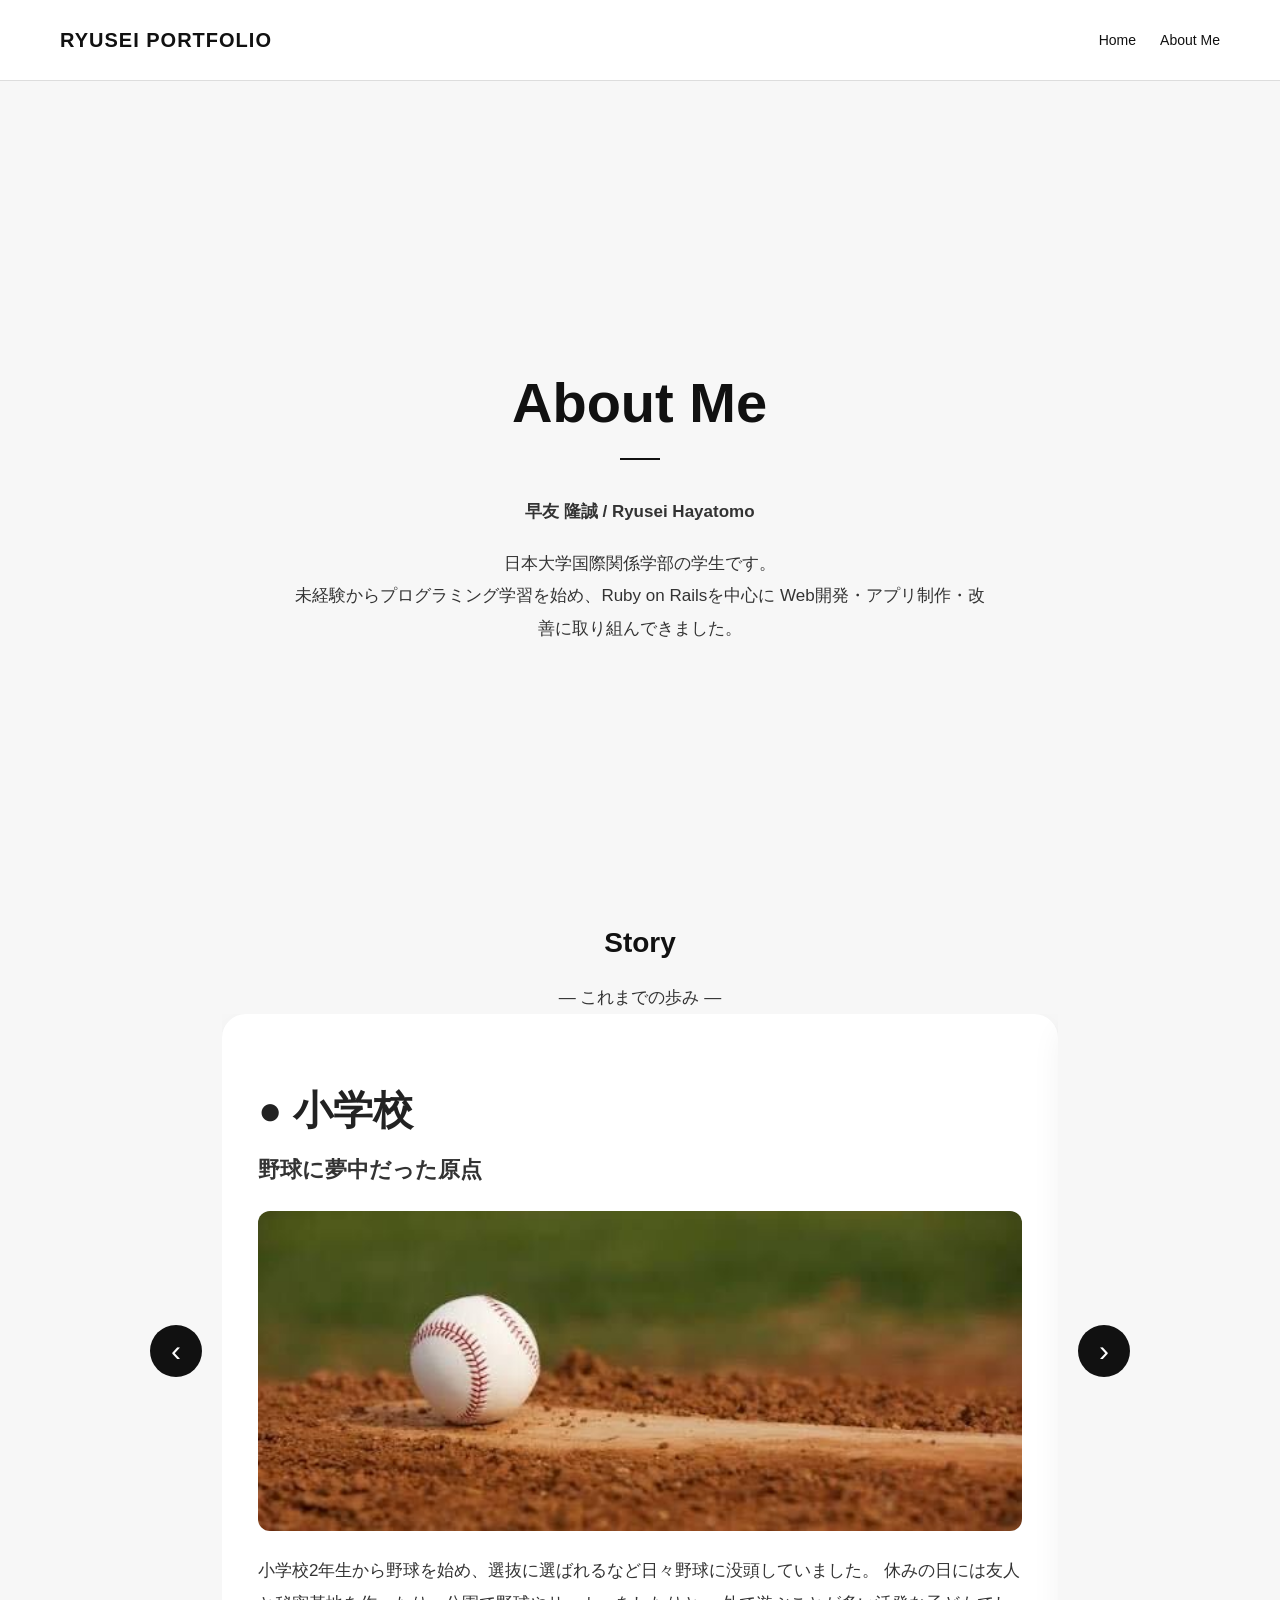
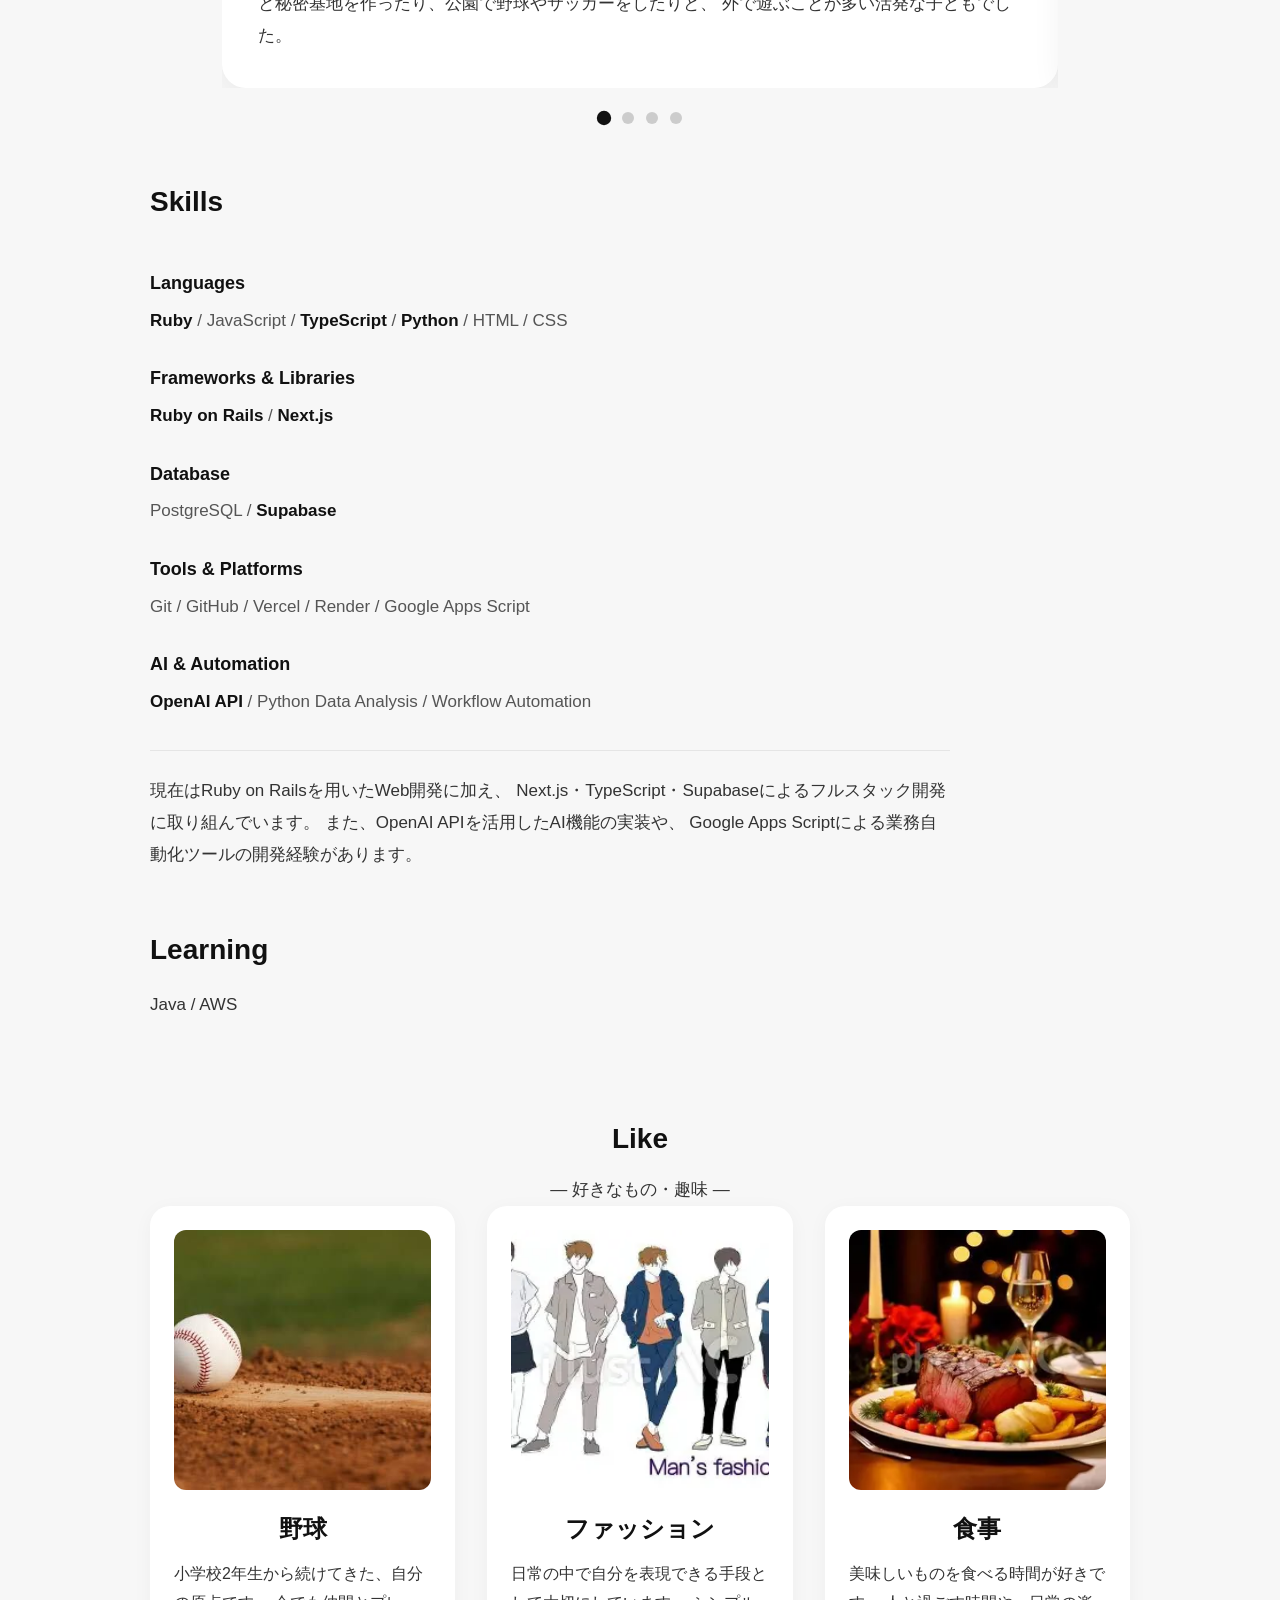
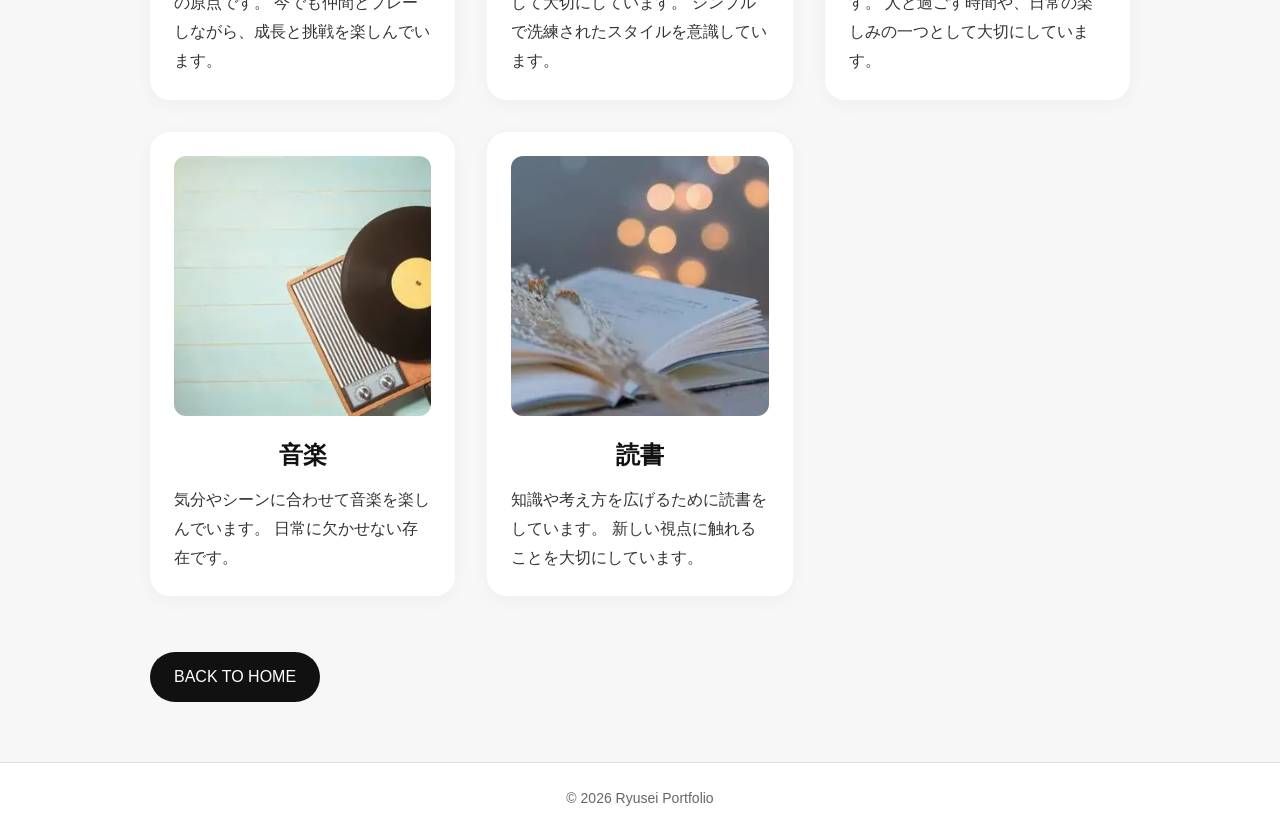
==== about.html @ da6e5068 "Initial portfolio" ====
<!DOCTYPE html>
<html lang="ja">
<head>
  <meta charset="UTF-8" />
  <meta name="viewport" content="width=device-width, initial-scale=1.0" />
  <title>About Me | Ryusei Portfolio</title>
  <link rel="stylesheet" href="style.css" />
</head>
<body>
  <header class="header">
    <div class="logo">RYUSEI PORTFOLIO</div>
    <nav>
      <ul class="nav-list">
        <li><a href="index.html">Home</a></li>
        <li><a href="about.html">About Me</a></li>
      </ul>
    </nav>
  </header>

  <main class="about-page">
    <section class="about-hero no-image">
      <div class="about-content center animate fade-up">
        <h1 class="animate fade-up delay-1">About Me</h1>
        <p class="about-name animate fade-up delay-2">早友 隆誠 / Ryusei Hayatomo</p>
        <p class="animate fade-up delay-3">
          日本大学国際関係学部の学生です。<br />
          未経験からプログラミング学習を始め、Ruby on Railsを中心に
          Web開発・アプリ制作・改善に取り組んできました。
        </p>
      </div>
    </section>

    <section class="about-section story-section animate fade-up">
      <h2>Story</h2>
      <p class="story-subtitle">— これまでの歩み —</p>

      <div class="story-slider">
        <button class="story-btn prev" aria-label="前へ">‹</button>

        <div class="story-track-wrapper">
          <div class="story-track">
            <article class="story-card">
              <h3>● 小学校</h3>
              <h4>野球に夢中だった原点</h4>
              <img src="images/baseball.jpg" alt="小学校時代" />
              <p>
                小学校2年生から野球を始め、選抜に選ばれるなど日々野球に没頭していました。
                休みの日には友人と秘密基地を作ったり、公園で野球やサッカーをしたりと、
                外で遊ぶことが多い活発な子どもでした。
              </p>
            </article>

            <article class="story-card">
              <h3>● 中学校</h3>
              <h4>努力で苦手を変えた時期</h4>
              <img src="images/study.jpg" alt="中学校時代" />
              <p>
                中学校でも野球を続け、1年生から試合に出場し主軸を担いました。
                副主将として千葉県ベスト4を目指す中で、野球だけでなく勉強にも力を入れ、
                学年168位/170位から安定して20位以内まで成績を伸ばしました。
              </p>
            </article>

            <article class="story-card">
              <h3>● 高校</h3>
              <h4>挫折と転向を経験した時期</h4>
              <img src="images/baseball2.jpg" alt="高校時代" />
              <p>
                私立高校に特待生として入学し、勉強でも最上位クラスに所属しながら
                野球との両立に取り組みました。肩の怪我で投手を断念しましたが、
                野手へ転向し、Bチームでは4番、Aチームでは代打を任されるまで努力を重ねました。
              </p>
            </article>

            <article class="story-card">
              <h3>● 大学</h3>
              <h4>プログラミングに挑戦した転機</h4>
              <img src="images/study.jpg" alt="大学時代" />
              <p>
                2年の冬に将来への危機感を抱き、苦手意識のあったプログラミングに挑戦しました。
                ITスクールで学習を開始し、3か月でWebサイトを制作・デプロイ。
                その後は約2年間メンターとして教える側も経験し、現在はJavaやAWSも学んでいます。
              </p>
            </article>
          </div>
        </div>

        <button class="story-btn next" aria-label="次へ">›</button>
      </div>

      <div class="story-dots">
        <button class="story-dot active" data-index="0" aria-label="1枚目へ"></button>
        <button class="story-dot" data-index="1" aria-label="2枚目へ"></button>
        <button class="story-dot" data-index="2" aria-label="3枚目へ"></button>
        <button class="story-dot" data-index="3" aria-label="4枚目へ"></button>
      </div>
    </section>

<section class="about-section animate fade-up">
  <h2>Skills</h2>

  <div class="skill-category">
    <h3>Languages</h3>
    <p>
      <strong>Ruby</strong> /
      JavaScript /
      <strong>TypeScript</strong> /
      <strong>Python</strong> /
      HTML /
      CSS
    </p>
  </div>

  <div class="skill-category">
    <h3>Frameworks & Libraries</h3>
    <p>
      <strong>Ruby on Rails</strong> /
      <strong>Next.js</strong>
    </p>
  </div>

  <div class="skill-category">
    <h3>Database</h3>
    <p>
      PostgreSQL /
      <strong>Supabase</strong>
    </p>
  </div>

  <div class="skill-category">
    <h3>Tools & Platforms</h3>
    <p>
      Git /
      GitHub /
      Vercel /
      Render /
      Google Apps Script
    </p>
  </div>

  <div class="skill-category">
    <h3>AI & Automation</h3>
    <p>
      <strong>OpenAI API</strong> /
      Python Data Analysis /
      Workflow Automation
    </p>
  </div>

  <p class="skill-description">
    現在はRuby on Railsを用いたWeb開発に加え、
    Next.js・TypeScript・Supabaseによるフルスタック開発に取り組んでいます。
    また、OpenAI APIを活用したAI機能の実装や、
    Google Apps Scriptによる業務自動化ツールの開発経験があります。
  </p>
</section>

    <section class="about-section animate fade-up">
      <h2>Learning</h2>
      <p>Java / AWS</p>
    </section>

    <section class="about-section like-section animate fade-up">
      <h2>Like</h2>
        <p class="like-subtitle">— 好きなもの・趣味 —</p>

        <div class="like-grid">
          <div class="like-card">
            <img src="images/baseball.jpg" alt="野球" />
            <h3>野球</h3>
            <p>
              小学校2年生から続けてきた、自分の原点です。
              今でも仲間とプレーしながら、成長と挑戦を楽しんでいます。
            </p>
          </div>

          <div class="like-card">
            <img src="images/fashion.jpg" alt="ファッション" />
            <h3>ファッション</h3>
            <p>
              日常の中で自分を表現できる手段として大切にしています。
              シンプルで洗練されたスタイルを意識しています。
            </p>
          </div>

          <div class="like-card">
            <img src="images/meal.jpg" alt="食事" />
            <h3>食事</h3>
            <p>
              美味しいものを食べる時間が好きです。
              人と過ごす時間や、日常の楽しみの一つとして大切にしています。
            </p>
          </div>

          <div class="like-card">
            <img src="images/music.jpg" alt="音楽" />
            <h3>音楽</h3>
            <p>
              気分やシーンに合わせて音楽を楽しんでいます。
              日常に欠かせない存在です。
            </p>
          </div>

          <div class="like-card">
            <img src="images/book.jpg" alt="読書" />
            <h3>読書</h3>
            <p>
              知識や考え方を広げるために読書をしています。
              新しい視点に触れることを大切にしています。
            </p>
          </div>
        </div>
    </section>

    <div class="back-link animate fade-up">
      <a href="index.html" class="btn">BACK TO HOME</a>
    </div>
  </main>

  <footer class="footer">
    <p>© 2026 Ryusei Portfolio</p>
  </footer>

  <script src="script.js"></script>
</body>
</html>
---- style.css ----
*{
  margin: 0;
  padding: 0;
  box-sizing: border-box;
}

html {
  scroll-behavior: smooth;
}

body {
  font-family: "Helvetica Neue", Arial, sans-serif;
  color: #111;
  background-color: #f7f7f7;
  line-height: 1.6;
}

a {
  text-decoration: none;
  color: inherit;
}

img {
  width: 100%;
  display: block;
  border-radius: 8px;
}

/* Header */
.header {
  display: flex;
  justify-content: space-between;
  align-items: center;
  padding: 24px 60px;
  background-color: #fff;
  border-bottom: 1px solid #ddd;
  transition: padding 0.3s ease, box-shadow 0.3s ease;
  position: sticky;
  top: 0;
  z-index: 1000;
}

.header.scrolled {
  padding: 16px 60px;
  box-shadow: 0 4px 14px rgba(0, 0, 0, 0.06);
}

.logo {
  font-size: 20px;
  font-weight: bold;
  letter-spacing: 1px;
}

.nav-list {
  display: flex;
  gap: 24px;
  list-style: none;
}

.nav-list a {
  font-size: 14px;
  position: relative;
  transition: opacity 0.3s;
}

.nav-list a:hover {
  opacity: 0.6;
}

.nav-list a::after,
.links a::after {
  content: "";
  position: absolute;
  left: 0;
  bottom: -4px;
  width: 0;
  height: 1px;
  background-color: #111;
  transition: width 0.3s ease;
}

.nav-list a:hover::after,
.links a:hover::after {
  width: 100%;
}

/* Home Hero */
.hero {
  display: flex;
  justify-content: space-between;
  align-items: center;
  gap: 48px;
  padding: 60px;
  min-height: 80vh;
  max-width: 1200px;
  margin: 0 auto;
  position: relative;
  overflow: hidden;
}

.hero::before {
  content: "";
  position: absolute;
  top: -120px;
  right: -120px;
  width: 300px;
  height: 300px;
  background: rgba(0, 0, 0, 0.03);
  border-radius: 50%;
  animation: floatCircle 6s ease-in-out infinite;
}

.hero-image,
.hero-text {
  flex: 1;
}

.hero-image img {
  width: 100%;
  height: 500px;
  object-fit: cover;
  transition: transform 0.6s ease;
}

.hero-image:hover img {
  transform: scale(1.04);
}

.hero-text h1 {
  font-size: 72px;
  line-height: 1;
  margin-bottom: 20px;
  animation: titleFade 1.2s ease both;
}

.sub-title {
  font-size: 14px;
  letter-spacing: 2px;
  margin-bottom: 16px;
  color: #666;
}

.name-text {
  margin: 12px 0 16px;
  font-size: 16px;
  color: #555;
}

.description {
  margin-bottom: 32px;
  font-size: 18px;
  line-height: 1.9;
  color: #333;
  max-width: 600px;
}

.button-group {
  display: flex;
  gap: 16px;
  flex-wrap: wrap;
}

.btn {
  display: inline-block;
  padding: 12px 24px;
  background-color: #111;
  color: #fff;
  border-radius: 999px;
  transition: transform 0.3s ease, opacity 0.3s ease, box-shadow 0.3s ease;
}

.btn:hover {
  opacity: 0.9;
  transform: translateY(-3px);
  box-shadow: 0 8px 20px rgba(0, 0, 0, 0.12);
}

.btn-outline {
  background-color: transparent;
  color: #111;
  border: 1px solid #111;
}

/* Links */
.links {
  padding: 60px;
  background-color: #fff;
}

.links .container,
.about-page {
  max-width: 1100px;
  margin: 0 auto;
}

.links h2 {
  margin-bottom: 20px;
  font-size: 28px;
  position: relative;
  display: inline-block;
}

.links ul {
  list-style: none;
  display: flex;
  flex-direction: column;
  gap: 12px;
}

.links li {
  font-size: 18px;
}

.links a {
  position: relative;
  transition: opacity 0.3s;
}

.links a:hover {
  opacity: 0.6;
}

.links-list {
  list-style: none;
  display: flex;
  flex-direction: column;
  gap: 16px;
  margin-top: 24px;
}

.links-list a {
  display: flex;
  align-items: center;
  gap: 12px;
  font-size: 18px;
  padding: 12px 16px;
  border-radius: 10px;
  transition: all 0.25s ease;
}

.links-list a:hover {
  background-color: #f0f0f0;
  transform: translateX(4px);
}

.icon {
  width: 22px;
  height: 22px;
  object-fit: contain;
}

/* About */
.about-page {
  padding: 60px;
}

.about-hero {
  display: flex;
  gap: 48px;
  align-items: center;
  margin-bottom: 60px;
}

.about-image,
.about-content {
  flex: 1;
}

.about-image img {
  width: 100%;
  height: 500px;
  object-fit: cover;
  transition: transform 0.6s ease;
}

.about-image:hover img {
  transform: scale(1.04);
}

.about-content {
  display: flex;
  flex-direction: column;
  justify-content: center;
}

.about-content h1 {
  font-size: 56px;
  margin-bottom: 16px;
}

.about-name {
  font-weight: bold;
  margin-bottom: 20px;
  font-size: 18px;
}

.about-content p,
.about-section p {
  max-width: 800px;
  font-size: 17px;
  line-height: 1.9;
  color: #333;
}

.about-section {
  margin-bottom: 56px;
}

.about-section h2 {
  font-size: 28px;
  margin-bottom: 16px;
  position: relative;
  display: inline-block;
}

.about-section h2::after,
.links h2::after {
  content: "";
  position: absolute;
  left: 0;
  bottom: -6px;
  width: 0;
  height: 2px;
  background-color: #111;
  transition: width 0.6s ease;
}

.about-section.show h2::after,
.links.show h2::after {
  width: 100%;
}

.about-section h3 {
  font-size: 20px;
  margin-top: 28px;
  margin-bottom: 10px;
  color: #111;
}

/* 画像なし About Hero */
.about-hero.no-image {
  display: flex;
  justify-content: center;
  align-items: center;
  min-height: 80vh;
  text-align: center;
  padding: 60px 20px;
}

.about-content.center {
  max-width: 700px;
  align-items: center;
}

.about-content.center h1::after {
  content: "";
  display: block;
  width: 40px;
  height: 2px;
  background: #111;
  margin: 10px auto 20px;
}

/* Story Slider */
.story-section {
  text-align: center;
}

.story-subtitle {
  margin-bottom: 32px;
  color: #666;
  font-size: 16px;
  margin:auto
}

.story-slider {
  display: flex;
  align-items: center;
  gap: 20px;
  position: relative;
}

.story-track-wrapper {
  overflow: hidden;
  width: 100%;
}

.story-track {
  display: flex;
  transition: transform 0.5s ease;
}

.story-card {
  min-width: 100%;
  background: #ffffff;
  border-radius: 24px;
  padding: 36px;
  text-align: left;
  box-shadow: 0 10px 30px rgba(0, 0, 0, 0.05);
}

.story-card h3 {
  font-size: 40px;
  margin-bottom: 10px;
  color: #222;
}

.story-card h4 {
  font-size: 22px;
  margin-bottom: 24px;
  color: #333;
}

.story-card img {
  width: 100%;
  height: 320px;
  object-fit: cover;
  border-radius: 12px;
  margin-bottom: 24px;
  transition: transform 0.5s ease;
}

.story-card img:hover {
  transform: scale(1.05);
}

.story-card p {
  max-width: 100%;
  font-size: 17px;
  line-height: 1.9;
  color: #333;
}

.story-btn {
  width: 52px;
  height: 52px;
  border: none;
  border-radius: 50%;
  background: #111;
  color: #fff;
  font-size: 30px;
  cursor: pointer;
  flex-shrink: 0;
  transition: transform 0.3s ease, opacity 0.3s ease;
}

.story-btn:hover {
  transform: scale(1.08);
  opacity: 0.9;
}

.story-dots {
  display: flex;
  justify-content: center;
  gap: 12px;
  margin-top: 24px;
}

.story-dot {
  width: 12px;
  height: 12px;
  border: none;
  border-radius: 50%;
  background: #ccc;
  cursor: pointer;
  transition: transform 0.3s ease, background 0.3s ease;
}

.story-dot.active {
  background: #111;
  transform: scale(1.2);
}

/* Like */
.like-section {
  text-align: center;
  padding-top: 40px;
  margin-top: 40px;
}

.like-section h2 {
  display: inline-block;
  margin-bottom: 12px;
}

.like-subtitle {
  margin-bottom: 1000px;
  color: #666;
  font-size: 16px;
  text-align: center;
  margin:auto
}

.like-grid {
  display: grid;
  grid-template-columns: repeat(3, minmax(0, 1fr));
  gap: 32px;
  margin-top: 0;
  align-items: start;
}

.like-card {
  background-color: #fff;
  padding: 24px;
  border-radius: 20px;
  text-align: center;
  box-shadow: 0 4px 20px rgba(0, 0, 0, 0.04);
  transition: transform 0.35s ease, box-shadow 0.35s ease;
}

.like-card:hover {
  transform: translateY(-10px);
  box-shadow: 0 14px 30px rgba(0, 0, 0, 0.08);
}

.like-card img {
  width: 100%;
  height: 260px;
  object-fit: cover;
  border-radius: 12px;
  margin-bottom: 20px;
  transition: transform 0.6s ease;
}

.like-card:hover img {
  transform: scale(1.04);
}

.like-card h3 {
  font-size: 24px;
  margin: 0 0 12px;
  text-align: center;
  color: #111;
}

.like-card p {
  max-width: 100%;
  margin: 0;
  font-size: 16px;
  line-height: 1.8;
  color: #333;
  text-align: left;
}

.back-link {
  margin-top: 40px;
}

/* Footer */
.footer {
  text-align: center;
  padding: 24px;
  border-top: 1px solid #ddd;
  background-color: #fff;
  font-size: 14px;
  color: #666;
}

/* Animation */
.fade-in {
  opacity: 0;
  transform: translateY(20px);
  transition: all 1s ease;
}

.fade-in.show {
  opacity: 1;
  transform: translateY(0);
}

.animate {
  opacity: 0;
  transition: opacity 0.9s ease, transform 0.9s ease;
  will-change: opacity, transform;
}

.animate.show {
  opacity: 1;
  transform: translateY(0) translateX(0) scale(1);
}

.fade-up {
  transform: translateY(40px);
}

.fade-left {
  transform: translateX(-50px);
}

.fade-right {
  transform: translateX(50px);
}

.zoom-in {
  transform: scale(0.92);
}

.delay-1 {
  transition-delay: 0.1s;
}

.delay-2 {
  transition-delay: 0.2s;
}

.delay-3 {
  transition-delay: 0.3s;
}

.delay-4 {
  transition-delay: 0.4s;
}

.delay-5 {
  transition-delay: 0.5s;
}

/* Keyframes */
@keyframes floatCircle {
  0%,
  100% {
    transform: translateY(0px);
  }
  50% {
    transform: translateY(18px);
  }
}

@keyframes titleFade {
  from {
    opacity: 0;
    transform: translateY(24px);
    letter-spacing: 4px;
  }
  to {
    opacity: 1;
    transform: translateY(0);
    letter-spacing: 0;
  }
}

/* Responsive */
@media (max-width: 768px) {
  .header,
  .hero,
  .links,
  .about-page {
    padding: 24px;
  }

  .header {
    flex-direction: column;
    gap: 16px;
    align-items: flex-start;
  }

  .nav-list {
    gap: 16px;
  }

  .hero,
  .about-hero {
    flex-direction: column;
  }

  .hero {
    min-height: auto;
  }

  .hero-text h1,
  .about-content h1 {
    font-size: 42px;
  }

  .hero-image img,
  .about-image img {
    height: 320px;
  }

  .description,
  .about-content p,
  .about-section p,
  .story-card p {
    font-size: 16px;
    line-height: 1.8;
  }

  .about-section h2,
  .links h2 {
    font-size: 24px;
  }

  .about-section h3 {
    font-size: 18px;
  }

  .links li {
    font-size: 16px;
  }

  .button-group {
    flex-direction: column;
    align-items: flex-start;
  }

  .story-slider {
    gap: 12px;
  }

  .story-card {
    padding: 20px;
  }

  .story-card h3 {
    font-size: 28px;
  }

  .story-card h4 {
    font-size: 18px;
  }

  .story-card img {
    height: 220px;
  }

  .story-btn {
    width: 42px;
    height: 42px;
    font-size: 24px;
  }

  .like-grid {
    grid-template-columns: 1fr;
    gap: 24px;
  }

  .like-card {
    padding: 20px;
  }

  .like-card img {
    height: 200px;
  }

  .like-card h3 {
    font-size: 20px;
  }
}

.projects-page {
  background: #f6f6f6;
  padding: 80px 0;
}

.projects-page .container {
  width: 88%;
  max-width: 1100px;
  margin: 0 auto;
}

.projects-page h1 {
  font-size: 56px;
  letter-spacing: 0.08em;
  margin-bottom: 20px;
}

.projects-page .description {
  max-width: 760px;
  line-height: 1.9;
  font-size: 18px;
  margin-bottom: 56px;
}

.project-grid {
  display: grid;
  grid-template-columns: repeat(2, 1fr);
  gap: 32px;
}

.project-card {
  background: #fff;
  border-radius: 24px;
  padding: 36px;
  box-shadow: 0 20px 50px rgba(0, 0, 0, 0.08);
  border: 1px solid #e8e8e8;
}

.project-number {
  font-size: 14px;
  letter-spacing: 0.2em;
  color: #777;
  margin-bottom: 16px;
}

.project-card h2 {
  font-size: 32px;
  margin-bottom: 8px;
}

.project-label {
  font-weight: 700;
  color: #555;
  margin-bottom: 20px;
}

.project-card p {
  line-height: 1.8;
  font-size: 15px;
}

.project-section {
  margin-top: 24px;
}

.project-section h3 {
  font-size: 16px;
  margin-bottom: 8px;
  border-left: 4px solid #111;
  padding-left: 10px;
}

.project-list {
  padding-left: 20px;
  line-height: 1.9;
}

.tech-stack {
  margin-top: 24px;
  padding: 12px 16px;
  background: #f2f2f2;
  border-radius: 12px;
  font-weight: 700;
}

.project-card .button-group {
  margin-top: 28px;
}

.project-card .btn {
  display: inline-block;
  padding: 14px 28px;
}

@media (max-width: 768px) {
  .project-grid {
    grid-template-columns: 1fr;
  }

  .projects-page h1 {
    font-size: 40px;
  }

  .project-card {
    padding: 28px;
  }
}

.project-card {
  opacity: 0;
  transform: translateY(40px);
  transition: opacity 0.8s ease, transform 0.3s ease, box-shadow 0.3s ease;
  transform-style: preserve-3d;
}

.project-card.show {
  opacity: 1;
  transform: translateY(0);
}

.project-card:hover {
  box-shadow: 0 30px 70px rgba(0, 0, 0, 0.15);
}

.project-card .btn {
  position: relative;
  overflow: hidden;
}

.project-card .btn::after {
  content: "";
  position: absolute;
  top: 0;
  left: -100%;
  width: 100%;
  height: 100%;
  background: rgba(255, 255, 255, 0.25);
  transition: 0.4s;
}

.project-card .btn:hover::after {
  left: 100%;
}

.projects-header {
  text-align: center;
  margin-bottom: 90px;
}

.projects-header .description {
  max-width: 700px;
  margin: 0 auto;
  text-align: center;
  line-height: 1.8;
  font-size: 18px;
}

.skill-category {
  margin-bottom: 24px;
}

.skill-category h3 {
  font-size: 18px;
  margin-bottom: 8px;
  color: #111;
  font-weight: 700;
}

.skill-category p {
  color: #555;
  line-height: 1.8;
}

.skill-category strong {
  color: #111;
  font-weight: 700;
}

.skill-description {
  margin-top: 32px;
  padding-top: 24px;
  border-top: 1px solid #e5e5e5;
  line-height: 1.9;
  color: #666;
}
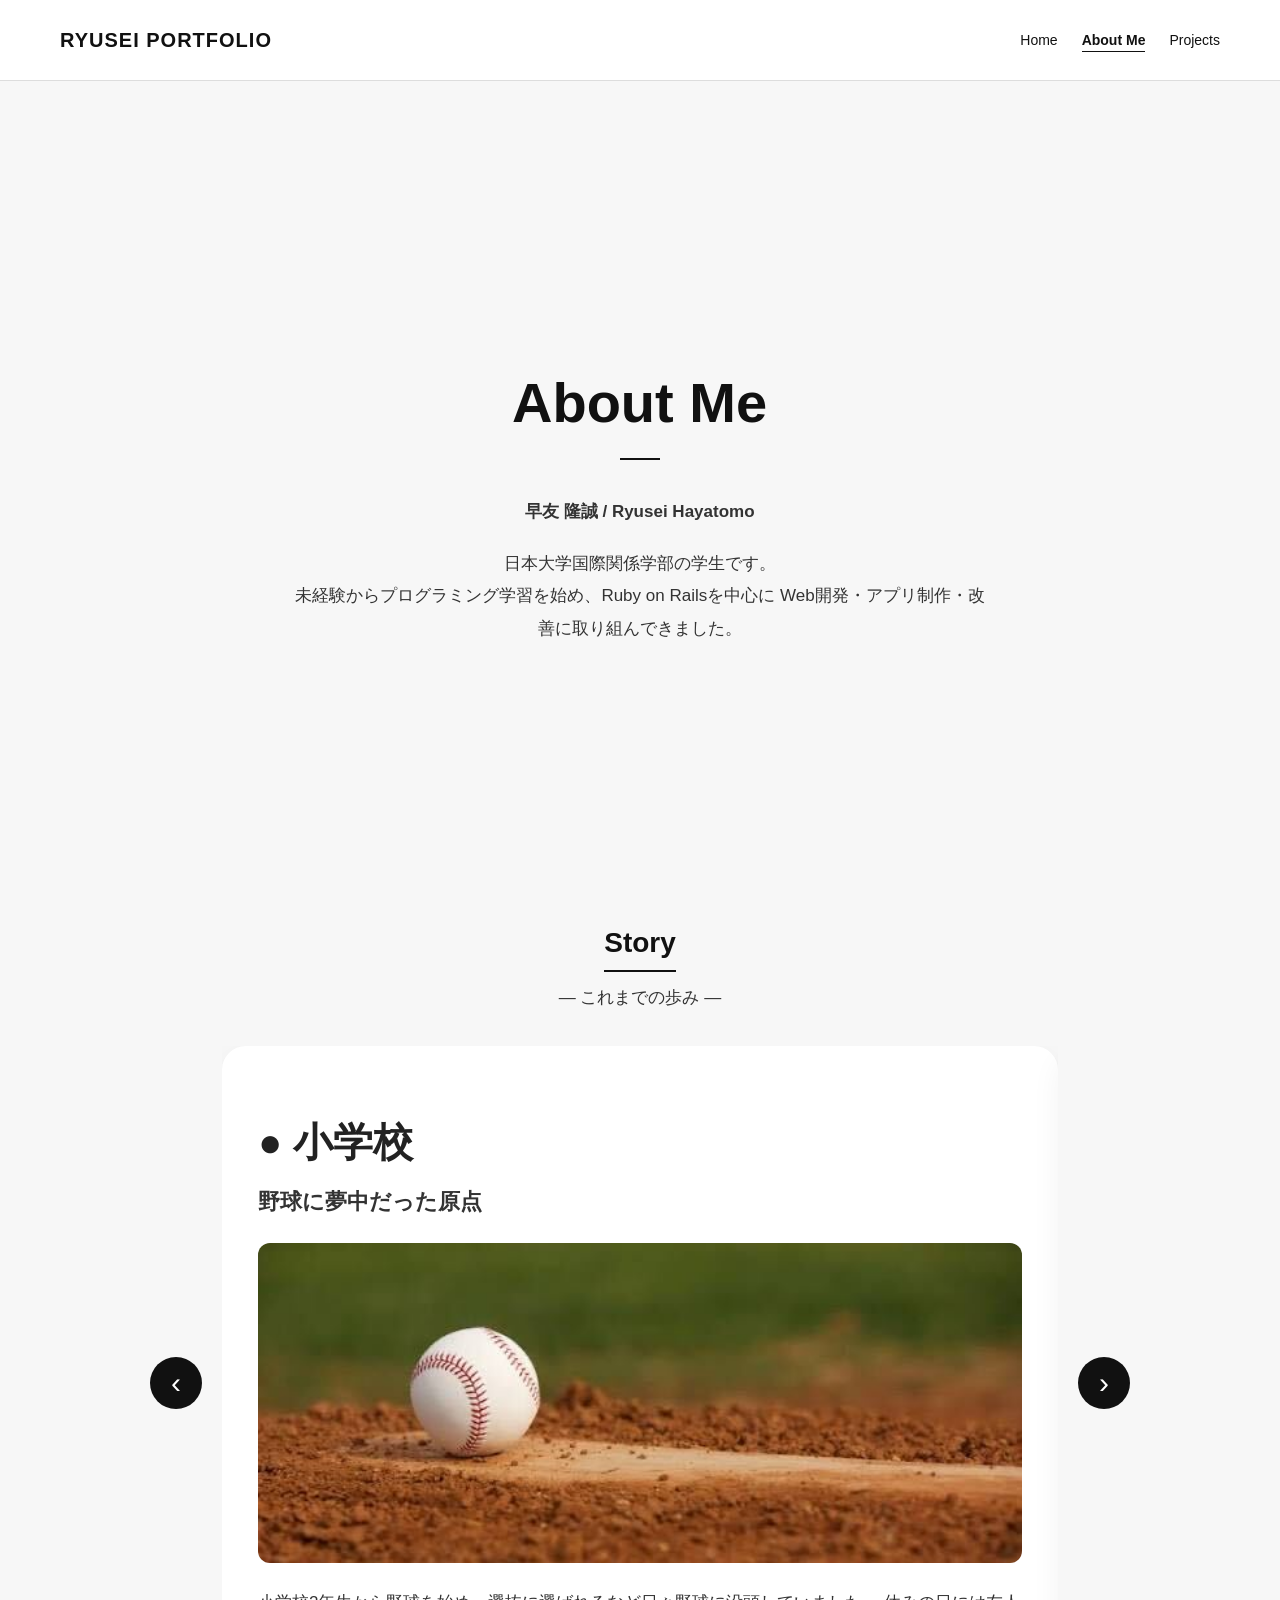
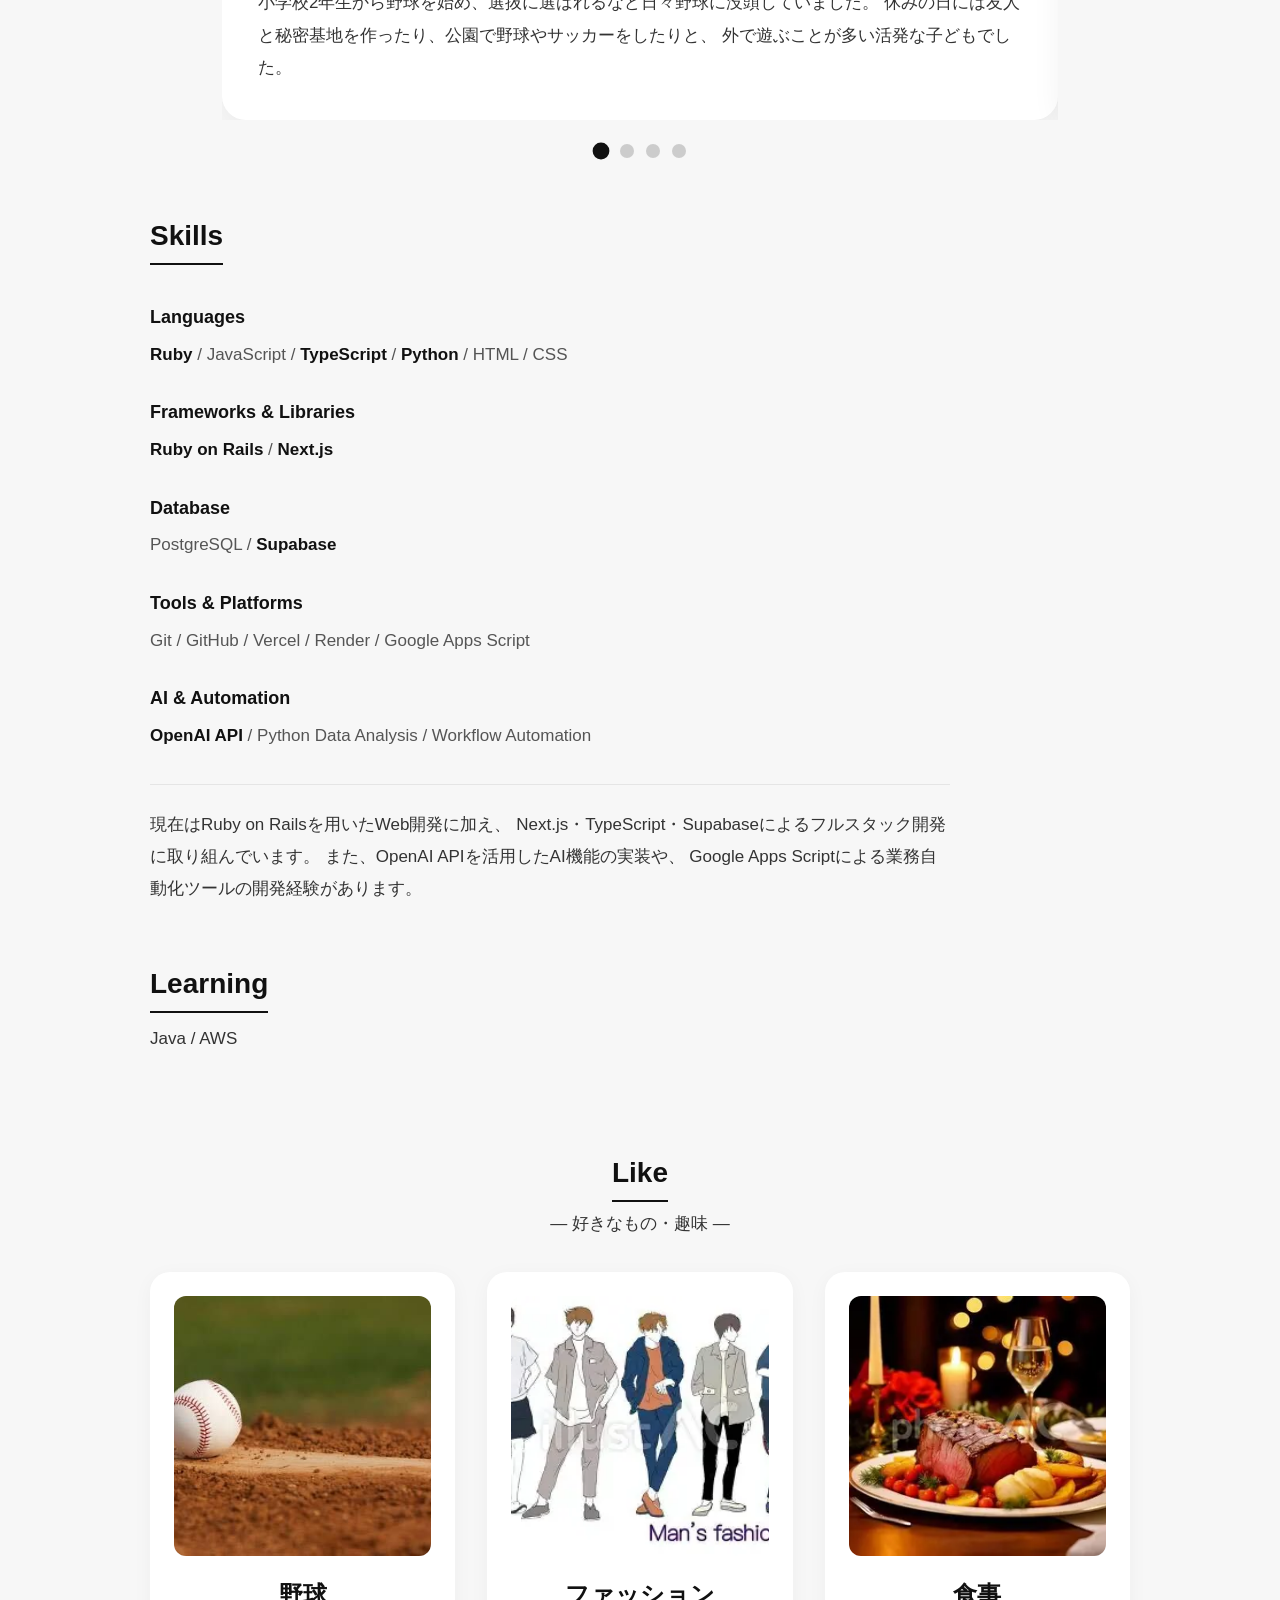
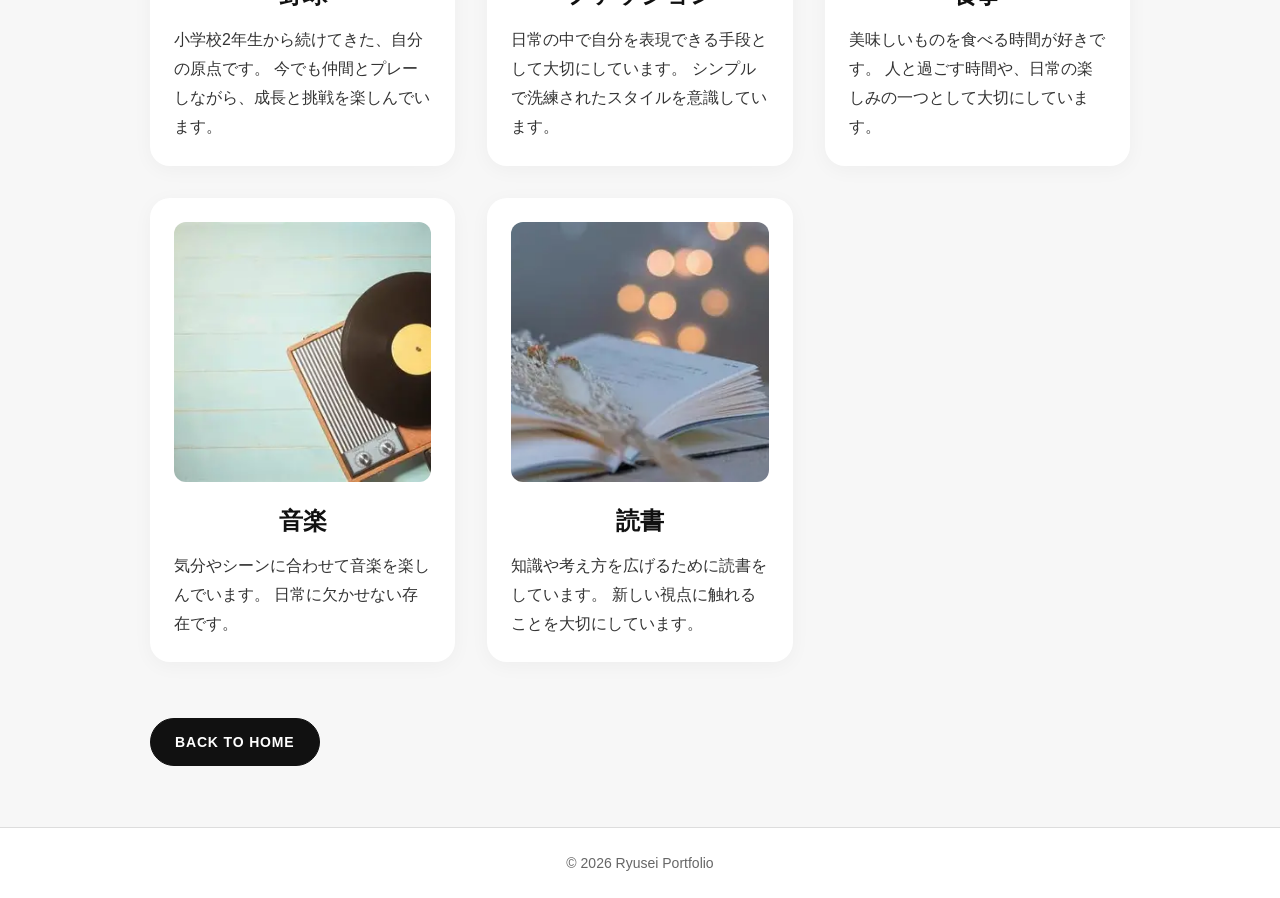
==== commit eafea99c: "Update portfolio design" ====
--- a/about.html
+++ b/about.html
@@ -12,7 +12,8 @@
     <nav>
       <ul class="nav-list">
         <li><a href="index.html">Home</a></li>
-        <li><a href="about.html">About Me</a></li>
+        <li><a href="about.html" aria-current="page">About Me</a></li>
+        <li><a href="projects.html">Projects</a></li>
       </ul>
     </nav>
   </header>
@@ -223,4 +224,4 @@
 
   <script src="script.js"></script>
 </body>
-</html>+</html>
--- a/style.css
+++ b/style.css
@@ -931,4 +931,133 @@
   border-top: 1px solid #e5e5e5;
   line-height: 1.9;
   color: #666;
-}+}
+
+/* UX polish */
+body {
+  overflow-x: hidden;
+}
+
+a:focus-visible,
+button:focus-visible {
+  outline: 3px solid #4f76ff;
+  outline-offset: 4px;
+}
+
+.nav-list a[aria-current="page"] {
+  font-weight: 700;
+}
+
+.nav-list a[aria-current="page"]::after {
+  width: 100%;
+}
+
+.hero {
+  min-height: calc(100vh - 78px);
+}
+
+.hero-text h1 {
+  font-size: clamp(48px, 6vw, 72px);
+}
+
+.btn {
+  border: 1px solid #111;
+  font-size: 14px;
+  font-weight: 700;
+  letter-spacing: 0.06em;
+  text-align: center;
+}
+
+.story-subtitle,
+.like-subtitle {
+  margin: 0 auto 32px;
+}
+
+.story-btn:active {
+  transform: scale(0.96);
+}
+
+.story-dot {
+  width: 14px;
+  height: 14px;
+}
+
+.projects-header {
+  margin-bottom: 56px;
+}
+
+@media (max-width: 768px) {
+  .header {
+    padding-block: 16px;
+    gap: 12px;
+    align-items: center;
+    flex-wrap: wrap;
+  }
+
+  .header.scrolled {
+    padding: 12px 24px;
+  }
+
+  .logo {
+    width: 100%;
+    text-align: center;
+    font-size: 16px;
+  }
+
+  .header nav {
+    width: 100%;
+  }
+
+  .nav-list {
+    gap: 10px;
+    justify-content: center;
+  }
+
+  .nav-list a {
+    display: block;
+    padding: 6px 8px;
+  }
+
+  .hero {
+    min-height: auto;
+    padding-top: 40px;
+  }
+
+  .button-group {
+    width: 100%;
+  }
+
+  .button-group .btn {
+    flex: 1 1 160px;
+  }
+
+  .story-slider {
+    gap: 0;
+    padding-bottom: 58px;
+  }
+
+  .story-btn {
+    position: absolute;
+    bottom: 0;
+    z-index: 2;
+  }
+
+  .story-btn.prev { left: calc(50% - 52px); }
+  .story-btn.next { right: calc(50% - 52px); }
+}
+
+@media (prefers-reduced-motion: reduce) {
+  html { scroll-behavior: auto; }
+
+  *, *::before, *::after {
+    animation-duration: 0.01ms !important;
+    animation-iteration-count: 1 !important;
+    transition-duration: 0.01ms !important;
+  }
+
+  .animate,
+  .project-card {
+    opacity: 1;
+    transform: none;
+  }
+}
